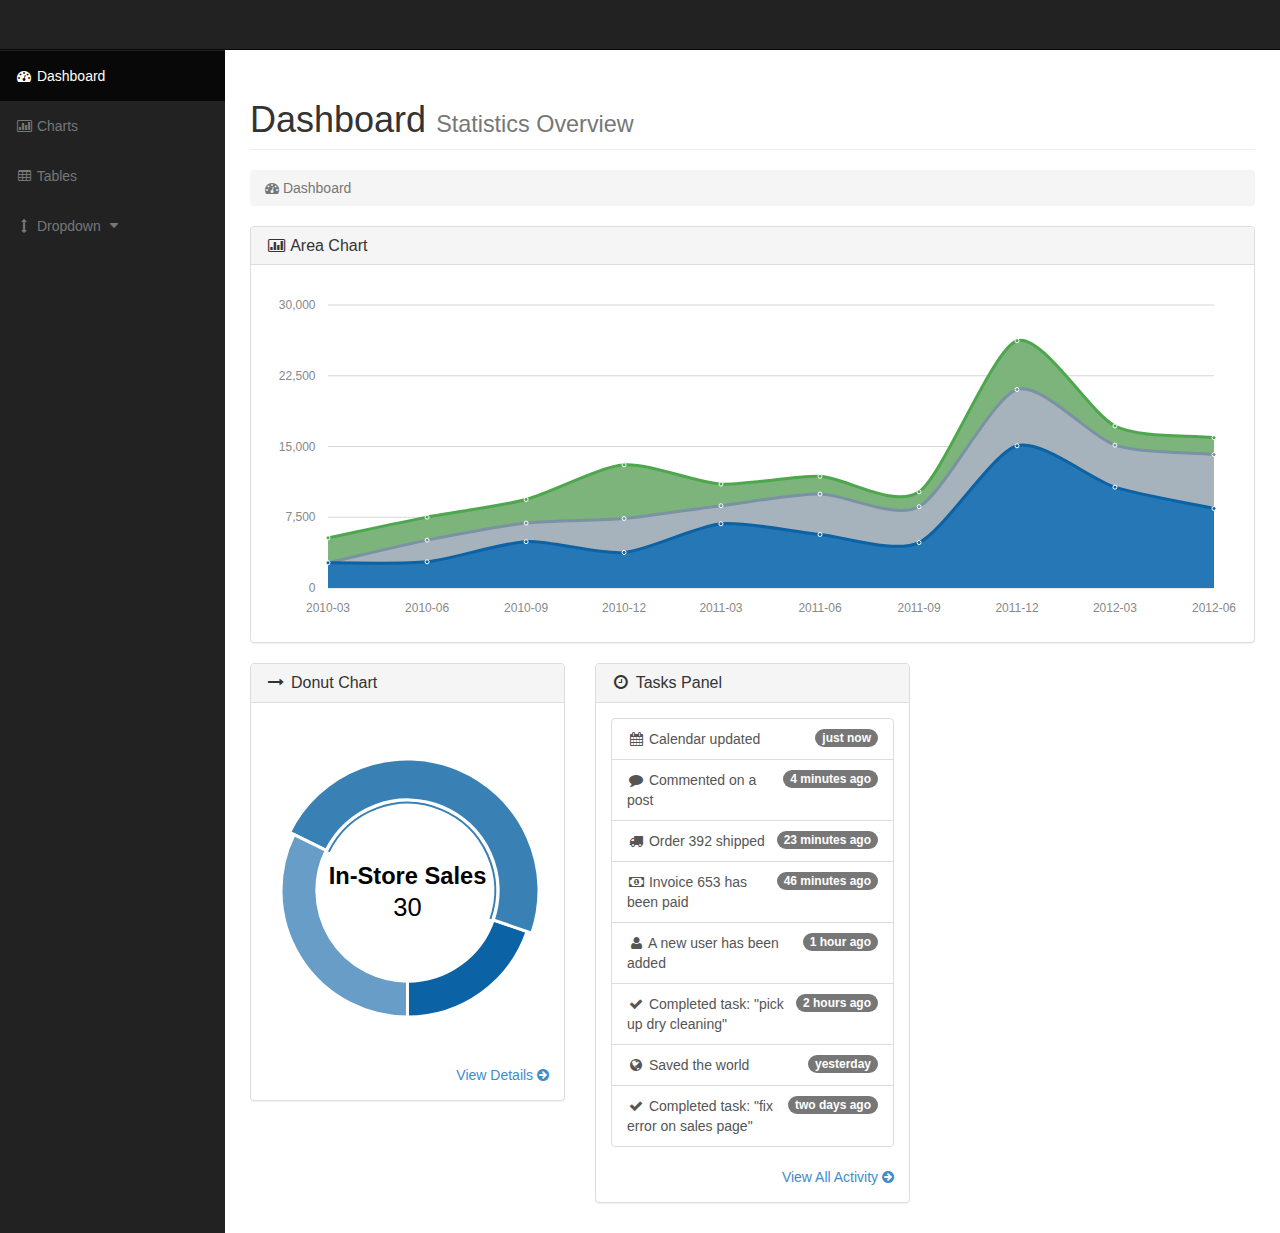
==== static/data/index.html @ 0e3b64e1 "UI XD" ====
<!DOCTYPE html>
<html lang="en">

<head>
    <meta charset="utf-8">
    <meta http-equiv="X-UA-Compatible" content="IE=edge">
    <meta name="viewport" content="width=device-width, initial-scale=1">
    <meta name="description" content="">
    <meta name="author" content="">

    <title>That's-the-Real-shiz</title>

    <!-- Bootstrap Core CSS -->
    <link href="css/bootstrap.min.css" rel="stylesheet">

    <!-- Custom CSS -->
    <link href="css/sb-admin.css" rel="stylesheet">

    <!-- Morris Charts CSS -->
    <link href="css/plugins/morris.css" rel="stylesheet">

    <!-- Custom Fonts -->
    <link href="font-awesome-4.1.0/css/font-awesome.min.css" rel="stylesheet" type="text/css">

    <!-- HTML5 Shim and Respond.js IE8 support of HTML5 elements and media queries -->
    <!-- WARNING: Respond.js doesn't work if you view the page via file:// -->
    <!--[if lt IE 9]>
        <script src="https://oss.maxcdn.com/libs/html5shiv/3.7.0/html5shiv.js"></script>
        <script src="https://oss.maxcdn.com/libs/respond.js/1.4.2/respond.min.js"></script>
    <![endif]-->

</head>

<body>

    <div id="wrapper">

        <!-- Navigation -->
        <nav class="navbar navbar-inverse navbar-fixed-top" role="navigation">
            <!-- Brand and toggle get grouped for better mobile display -->
            
            <div class="collapse navbar-collapse navbar-ex1-collapse">
                <ul class="nav navbar-nav side-nav">
                    <li class="active">
                        <a href="index.html"><i class="fa fa-fw fa-dashboard"></i> Dashboard</a>
                    </li>
                    <li>
                        <a href="charts.html"><i class="fa fa-fw fa-bar-chart-o"></i> Charts</a>
                    </li>
                    <li>
                        <a href="tables.html"><i class="fa fa-fw fa-table"></i> Tables</a>
                    </li>
                    
                    <li>
                        <a href="javascript:;" data-toggle="collapse" data-target="#demo"><i class="fa fa-fw fa-arrows-v"></i> Dropdown <i class="fa fa-fw fa-caret-down"></i></a>
                        <ul id="demo" class="collapse">
                            <li>
                                <a href="#">Dropdown Item</a>
                            </li>
                            <li>
                                <a href="#">Dropdown Item</a>
                            </li>
                        </ul>
                    </li>
                </ul>
            </div>
            <!-- /.navbar-collapse -->
        </nav>

        <div id="page-wrapper">

            <div class="container-fluid">

                <!-- Page Heading -->
                <div class="row">
                    <div class="col-lg-12">
                        <h1 class="page-header">
                            Dashboard <small>Statistics Overview</small>
                        </h1>
                        <ol class="breadcrumb">
                            <li class="active">
                                <i class="fa fa-dashboard"></i> Dashboard
                            </li>
                        </ol>
                    </div>
                </div>
                <!-- /.row -->

                
                
                <div class="row">
                    <div class="col-lg-12">
                        <div class="panel panel-default">
                            <div class="panel-heading">
                                <h3 class="panel-title"><i class="fa fa-bar-chart-o fa-fw"></i> Area Chart</h3>
                            </div>
                            <div class="panel-body">
                                <div id="morris-area-chart"></div>
                            </div>
                        </div>
                    </div>
                </div>
                <!-- /.row -->

                <div class="row">
                    <div class="col-lg-4">
                        <div class="panel panel-default">
                            <div class="panel-heading">
                                <h3 class="panel-title"><i class="fa fa-long-arrow-right fa-fw"></i> Donut Chart</h3>
                            </div>
                            <div class="panel-body">
                                <div id="morris-donut-chart"></div>
                                <div class="text-right">
                                    <a href="#">View Details <i class="fa fa-arrow-circle-right"></i></a>
                                </div>
                            </div>
                        </div>
                    </div>
                    <div class="col-lg-4">
                        <div class="panel panel-default">
                            <div class="panel-heading">
                                <h3 class="panel-title"><i class="fa fa-clock-o fa-fw"></i> Tasks Panel</h3>
                            </div>
                            <div class="panel-body">
                                <div class="list-group">
                                    <a href="#" class="list-group-item">
                                        <span class="badge">just now</span>
                                        <i class="fa fa-fw fa-calendar"></i> Calendar updated
                                    </a>
                                    <a href="#" class="list-group-item">
                                        <span class="badge">4 minutes ago</span>
                                        <i class="fa fa-fw fa-comment"></i> Commented on a post
                                    </a>
                                    <a href="#" class="list-group-item">
                                        <span class="badge">23 minutes ago</span>
                                        <i class="fa fa-fw fa-truck"></i> Order 392 shipped
                                    </a>
                                    <a href="#" class="list-group-item">
                                        <span class="badge">46 minutes ago</span>
                                        <i class="fa fa-fw fa-money"></i> Invoice 653 has been paid
                                    </a>
                                    <a href="#" class="list-group-item">
                                        <span class="badge">1 hour ago</span>
                                        <i class="fa fa-fw fa-user"></i> A new user has been added
                                    </a>
                                    <a href="#" class="list-group-item">
                                        <span class="badge">2 hours ago</span>
                                        <i class="fa fa-fw fa-check"></i> Completed task: "pick up dry cleaning"
                                    </a>
                                    <a href="#" class="list-group-item">
                                        <span class="badge">yesterday</span>
                                        <i class="fa fa-fw fa-globe"></i> Saved the world
                                    </a>
                                    <a href="#" class="list-group-item">
                                        <span class="badge">two days ago</span>
                                        <i class="fa fa-fw fa-check"></i> Completed task: "fix error on sales page"
                                    </a>
                                </div>
                                <div class="text-right">
                                    <a href="#">View All Activity <i class="fa fa-arrow-circle-right"></i></a>
                                </div>
                            </div>
                        </div>
                    </div>
                    
                <!-- /.row -->

            </div>
            <!-- /.container-fluid -->

        </div>
        <!-- /#page-wrapper -->

    </div>
    <!-- /#wrapper -->

    <!-- jQuery Version 1.11.0 -->
    <script src="js/jquery-1.11.0.js"></script>

    <!-- Bootstrap Core JavaScript -->
    <script src="js/bootstrap.min.js"></script>

    <!-- Morris Charts JavaScript -->
    <script src="js/plugins/morris/raphael.min.js"></script>
    <script src="js/plugins/morris/morris.min.js"></script>
    <script src="js/plugins/morris/morris-data.js"></script>

</body>

</html>
---- static/data/css/sb-admin.css ----
/*!
 * Start Bootstrap - SB Admin Bootstrap Admin Template (http://startbootstrap.com)
 * Code licensed under the Apache License v2.0.
 * For details, see http://www.apache.org/licenses/LICENSE-2.0.
 */

/* Global Styles */

body {
    margin-top: 100px;
    background-color: #222;
}

@media(min-width:768px) {
    body {
        margin-top: 50px;
    }
}

#wrapper {
    padding-left: 0;
}

#page-wrapper {
    width: 100%;
    padding: 0;
    background-color: #fff;
}

.huge {
    font-size: 50px;
    line-height: normal;
}

@media(min-width:768px) {
    #wrapper {
        padding-left: 225px;
    }

    #page-wrapper {
        padding: 10px;
    }
}

/* Top Navigation */

.top-nav {
    padding: 0 15px;
}

.top-nav>li {
    display: inline-block;
    float: left;
}

.top-nav>li>a {
    padding-top: 15px;
    padding-bottom: 15px;
    line-height: 20px;
    color: #999;
}

ul.message-dropdown {
    padding: 0;
    max-height: 250px;
    overflow-x: hidden;
    overflow-y: auto;
}

li.message-preview {
    width: 275px;
    border-bottom: 1px solid rgba(0,0,0,.15);
}

li.message-preview>a {
    padding-top: 15px;
    padding-bottom: 15px;
}

li.message-footer {
    margin: 5px 0;
}

ul.alert-dropdown {
    width: 200px;
}

/* Side Navigation */

@media(min-width:768px) {
    .side-nav {
        position: fixed;
        top: 51px;
        left: 225px;
        width: 225px;
        margin-left: -225px;
        border: none;
        border-radius: 0;
        overflow-y: auto;
        background-color: #222;
    }

    .side-nav>li>a {
        width: 225px;
    }

    .side-nav li a:hover,
    .side-nav li a:focus {
        outline: none;
        background-color: #000 !important;
    }
}

.side-nav>li>ul {
    padding: 0;
}

.side-nav>li>ul>li>a {
    display: block;
    padding: 10px 15px 10px 38px;
    text-decoration: none;
    color: #999;
}

.side-nav>li>ul>li>a:hover {
    color: #fff;
}

/* Flot Chart Containers */

.flot-chart {
    display: block;
    height: 400px;
}

.flot-chart-content {
    width: 100%;
    height: 100%;
}

/* Custom Colored Panels */

.huge {
    font-size: 40px;
}

.panel-green {
    border-color: #5cb85c;
}

.panel-green .panel-heading {
    border-color: #5cb85c;
    color: #fff;
    background-color: #5cb85c;
}

.panel-green a {
    color: #5cb85c;
}

.panel-green a:hover {
    color: #3d8b3d;
}

.panel-red {
    border-color: #d9534f;
}

.panel-red .panel-heading {
    border-color: #d9534f;
    color: #fff;
    background-color: #d9534f;
}

.panel-red a {
    color: #d9534f;
}

.panel-red a:hover {
    color: #b52b27;
}

.panel-yellow {
    border-color: #f0ad4e;
}

.panel-yellow .panel-heading {
    border-color: #f0ad4e;
    color: #fff;
    background-color: #f0ad4e;
}

.panel-yellow a {
    color: #f0ad4e;
}

.panel-yellow a:hover {
    color: #df8a13;
}
---- static/data/css/plugins/morris.css ----
.morris-hover{
	position:absolute;
	z-index:1000;
}

.morris-hover.morris-default-style{
	border-radius:10px;
	padding:6px;color:#666;
	background:rgba(255,255,255,0.8);
	border:solid 2px rgba(230,230,230,0.8);
	font-family:sans-serif;
	font-size:12px;
	text-align:center;
}

.morris-hover.morris-default-style .morris-hover-row-label{
	font-weight:bold;
	margin:0.25em 0;
}

.morris-hover.morris-default-style .morris-hover-point{
	white-space:nowrap;
	margin:0.1em 0;
}
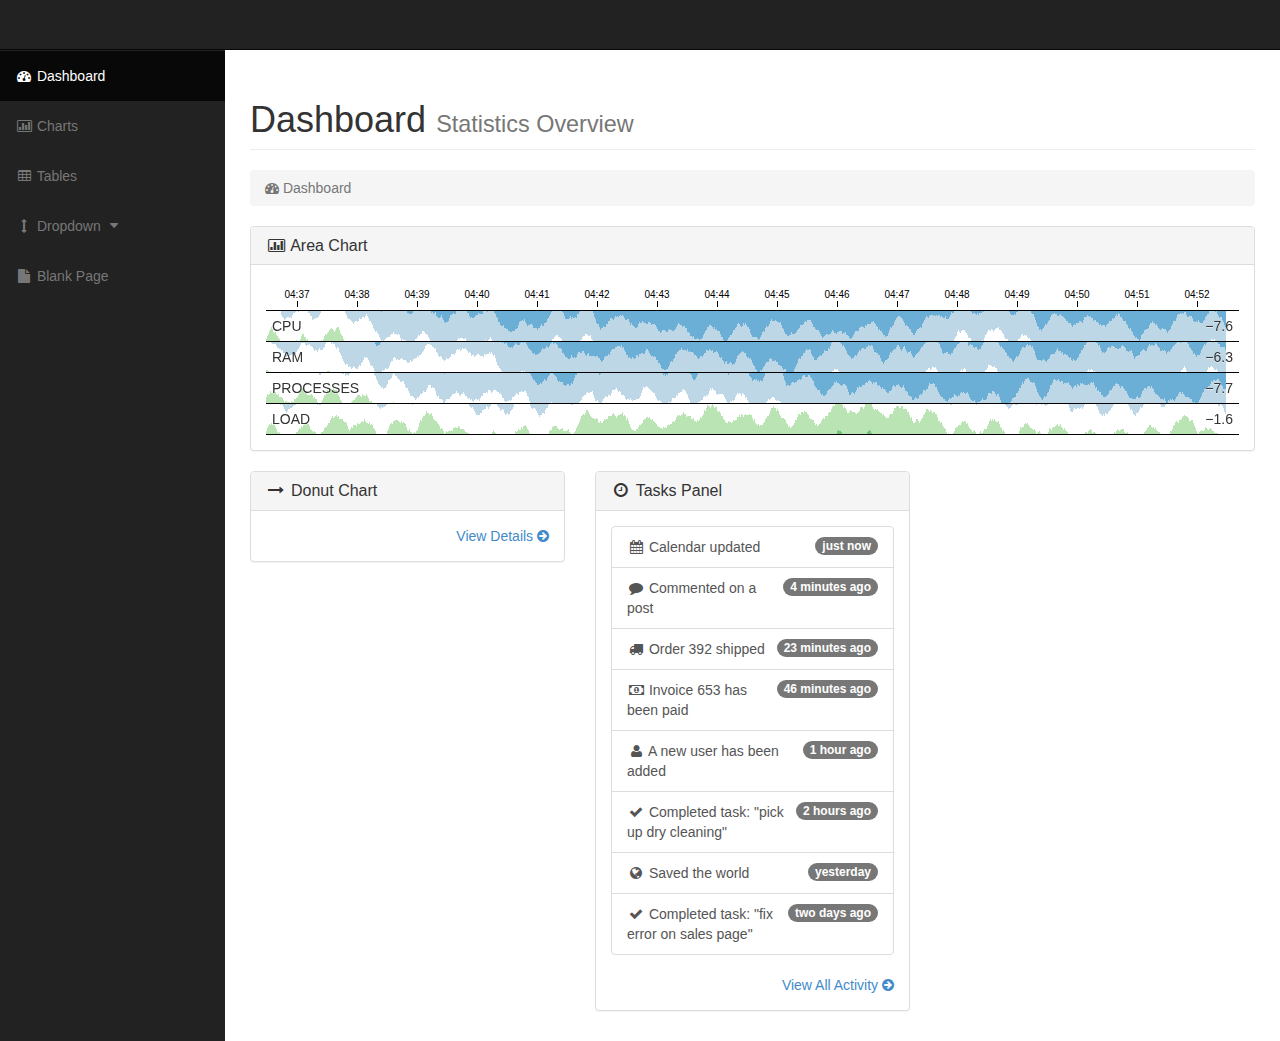
==== commit e3172a17: "ADded cubism.js to the dashboard" ====
--- a/static/data/index.html
+++ b/static/data/index.html
@@ -2,16 +2,20 @@
 <html lang="en">
 
 <head>
+
     <meta charset="utf-8">
     <meta http-equiv="X-UA-Compatible" content="IE=edge">
     <meta name="viewport" content="width=device-width, initial-scale=1">
     <meta name="description" content="">
     <meta name="author" content="">
 
+
+
     <title>That's-the-Real-shiz</title>
 
     <!-- Bootstrap Core CSS -->
     <link href="css/bootstrap.min.css" rel="stylesheet">
+    <link href="/static/css/style.css" rel="stylesheet">
 
     <!-- Custom CSS -->
     <link href="css/sb-admin.css" rel="stylesheet">
@@ -32,13 +36,24 @@
 </head>
 
 <body>
+    <script src="/static/js/d3.v2.js"></script>
+    <script src="/static/js/cubism.v1.js"></script>
+    <script src="/static/js/highlight.min.js"></script>
 
     <div id="wrapper">
 
         <!-- Navigation -->
         <nav class="navbar navbar-inverse navbar-fixed-top" role="navigation">
             <!-- Brand and toggle get grouped for better mobile display -->
-            
+            <div class="navbar-header">
+                <button type="button" class="navbar-toggle" data-toggle="collapse" data-target=".navbar-ex1-collapse">
+                    <span class="sr-only">Toggle navigation</span>
+                    <span class="icon-bar"></span>
+                    <span class="icon-bar"></span>
+                    <span class="icon-bar"></span>
+                </button>
+
+            </div>
             <div class="collapse navbar-collapse navbar-ex1-collapse">
                 <ul class="nav navbar-nav side-nav">
                     <li class="active">
@@ -61,6 +76,9 @@
                                 <a href="#">Dropdown Item</a>
                             </li>
                         </ul>
+                    </li>
+                    <li>
+                        <a href="blank-page.html"><i class="fa fa-fw fa-file"></i> Blank Page</a>
                     </li>
                 </ul>
             </div>
@@ -85,8 +103,6 @@
                     </div>
                 </div>
                 <!-- /.row -->
-
-                
                 
                 <div class="row">
                     <div class="col-lg-12">
@@ -95,13 +111,17 @@
                                 <h3 class="panel-title"><i class="fa fa-bar-chart-o fa-fw"></i> Area Chart</h3>
                             </div>
                             <div class="panel-body">
-                                <div id="morris-area-chart"></div>
+                                <div id="sysinfo"></div>
                             </div>
                         </div>
                     </div>
                 </div>
                 <!-- /.row -->
-
+        <style>
+        .canvas {
+            width: 100px;
+        }
+        </style>
                 <div class="row">
                     <div class="col-lg-4">
                         <div class="panel panel-default">
@@ -184,6 +204,7 @@
     <script src="js/plugins/morris/raphael.min.js"></script>
     <script src="js/plugins/morris/morris.min.js"></script>
     <script src="js/plugins/morris/morris-data.js"></script>
+    <script src="/static/js/index.js"></script>
 
 </body>
 
--- a/static/css/style.css
+++ b/static/css/style.css
@@ -0,0 +1,78 @@
+
+
+.axis path, .axis line {
+  fill: none;
+  stroke: #000;
+  shape-rendering: crispEdges;
+}
+
+#logo {
+  width: 122px;
+  height: 31px;
+}
+
+#fork {
+  position: absolute;
+  top: 0;
+  right: 0;
+}
+
+.axis {
+  font: 10px sans-serif;
+}
+
+.axis text {
+  -webkit-transition: fill-opacity 250ms linear;
+}
+
+.axis path {
+  display: none;
+}
+
+.axis line {
+  stroke: #000;
+  shape-rendering: crispEdges;
+}
+
+.horizon {
+  border-bottom: solid 1px #000;
+  overflow: hidden;
+  position: relative;
+}
+
+.horizon {
+  border-top: solid 1px #000;
+  border-bottom: solid 1px #000;
+}
+
+.horizon + .horizon {
+  border-top: none;
+}
+
+.horizon canvas {
+  display: block;
+}
+
+.horizon .title,
+.horizon .value {
+  bottom: 0;
+  line-height: 30px;
+  margin: 0 6px;
+  position: absolute;
+  text-shadow: 0 1px 0 rgba(255,255,255,.5);
+  white-space: nowrap;
+}
+
+.horizon .title {
+  left: 0;
+}
+
+.horizon .value {
+  right: 0;
+}
+
+.line {
+  background: #000;
+  opacity: .2;
+  z-index: 2;
+}
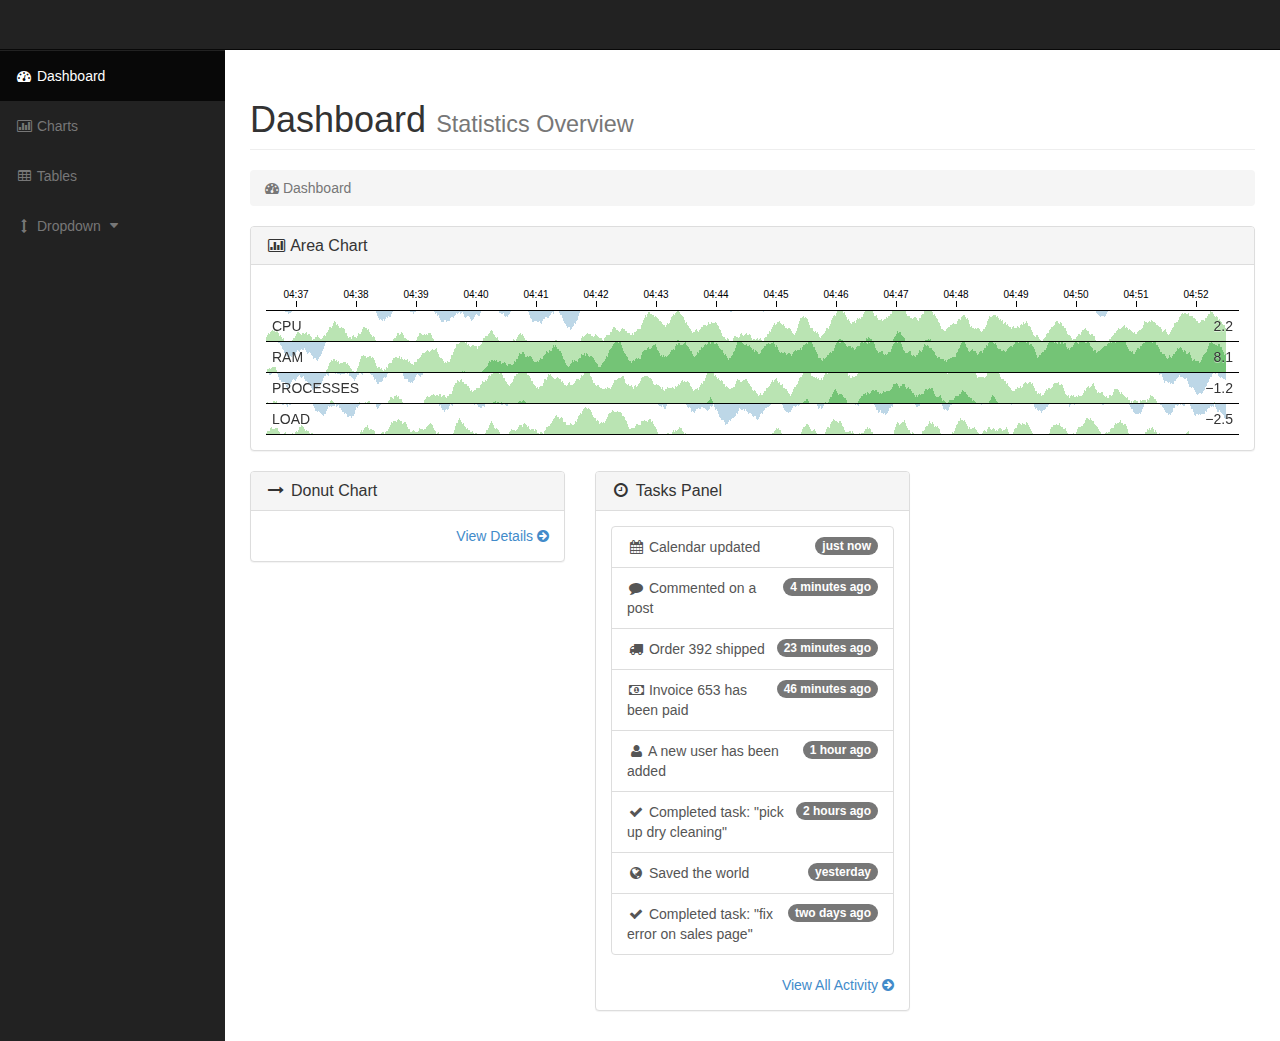
==== commit c1c33e14: "Merge branch 'master' of https://github.com/sahilshekhawat/HackathonReloaded" ====
--- a/static/data/index.html
+++ b/static/data/index.html
@@ -2,7 +2,6 @@
 <html lang="en">
 
 <head>
-
     <meta charset="utf-8">
     <meta http-equiv="X-UA-Compatible" content="IE=edge">
     <meta name="viewport" content="width=device-width, initial-scale=1">
@@ -45,15 +44,7 @@
         <!-- Navigation -->
         <nav class="navbar navbar-inverse navbar-fixed-top" role="navigation">
             <!-- Brand and toggle get grouped for better mobile display -->
-            <div class="navbar-header">
-                <button type="button" class="navbar-toggle" data-toggle="collapse" data-target=".navbar-ex1-collapse">
-                    <span class="sr-only">Toggle navigation</span>
-                    <span class="icon-bar"></span>
-                    <span class="icon-bar"></span>
-                    <span class="icon-bar"></span>
-                </button>
-
-            </div>
+            
             <div class="collapse navbar-collapse navbar-ex1-collapse">
                 <ul class="nav navbar-nav side-nav">
                     <li class="active">
@@ -76,9 +67,6 @@
                                 <a href="#">Dropdown Item</a>
                             </li>
                         </ul>
-                    </li>
-                    <li>
-                        <a href="blank-page.html"><i class="fa fa-fw fa-file"></i> Blank Page</a>
                     </li>
                 </ul>
             </div>
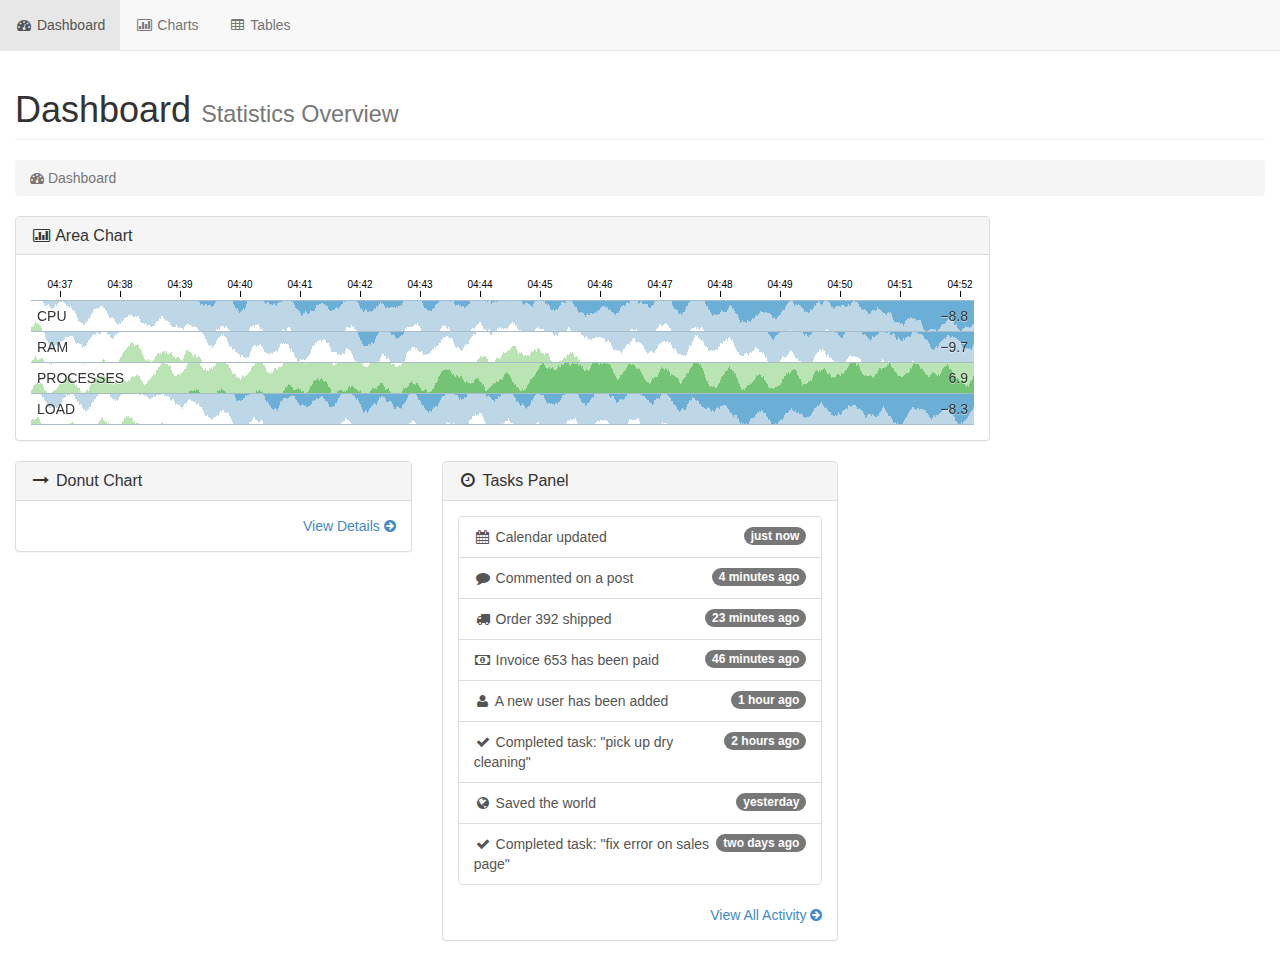
==== commit 0a5c6818: "minor ui changes" ====
--- a/static/data/index.html
+++ b/static/data/index.html
@@ -7,8 +7,6 @@
     <meta name="viewport" content="width=device-width, initial-scale=1">
     <meta name="description" content="">
     <meta name="author" content="">
-
-
 
     <title>That's-the-Real-shiz</title>
 
@@ -42,11 +40,11 @@
     <div id="wrapper">
 
         <!-- Navigation -->
-        <nav class="navbar navbar-inverse navbar-fixed-top" role="navigation">
+        <nav class="navbar navbar-default navbar-fixed-top" role="navigation">
             <!-- Brand and toggle get grouped for better mobile display -->
             
             <div class="collapse navbar-collapse navbar-ex1-collapse">
-                <ul class="nav navbar-nav side-nav">
+                <ul class="nav navbar-nav navbar-left">
                     <li class="active">
                         <a href="index.html"><i class="fa fa-fw fa-dashboard"></i> Dashboard</a>
                     </li>
@@ -55,18 +53,6 @@
                     </li>
                     <li>
                         <a href="tables.html"><i class="fa fa-fw fa-table"></i> Tables</a>
-                    </li>
-                    
-                    <li>
-                        <a href="javascript:;" data-toggle="collapse" data-target="#demo"><i class="fa fa-fw fa-arrows-v"></i> Dropdown <i class="fa fa-fw fa-caret-down"></i></a>
-                        <ul id="demo" class="collapse">
-                            <li>
-                                <a href="#">Dropdown Item</a>
-                            </li>
-                            <li>
-                                <a href="#">Dropdown Item</a>
-                            </li>
-                        </ul>
                     </li>
                 </ul>
             </div>
@@ -94,7 +80,7 @@
                 
                 <div class="row">
                     <div class="col-lg-12">
-                        <div class="panel panel-default">
+                        <div class="panel panel-default" style="width:78%;">
                             <div class="panel-heading">
                                 <h3 class="panel-title"><i class="fa fa-bar-chart-o fa-fw"></i> Area Chart</h3>
                             </div>
@@ -104,12 +90,6 @@
                         </div>
                     </div>
                 </div>
-                <!-- /.row -->
-        <style>
-        .canvas {
-            width: 100px;
-        }
-        </style>
                 <div class="row">
                     <div class="col-lg-4">
                         <div class="panel panel-default">
--- a/static/css/style.css
+++ b/static/css/style.css
@@ -35,14 +35,14 @@
 }
 
 .horizon {
-  border-bottom: solid 1px #000;
+  border-bottom: solid 1px #abc;
   overflow: hidden;
   position: relative;
 }
 
 .horizon {
-  border-top: solid 1px #000;
-  border-bottom: solid 1px #000;
+  border-top: solid 1px #abc;
+  border-bottom: solid 1px #abc;
 }
 
 .horizon + .horizon {
--- a/static/data/css/sb-admin.css
+++ b/static/data/css/sb-admin.css
@@ -30,16 +30,6 @@
 .huge {
     font-size: 50px;
     line-height: normal;
-}
-
-@media(min-width:768px) {
-    #wrapper {
-        padding-left: 225px;
-    }
-
-    #page-wrapper {
-        padding: 10px;
-    }
 }
 
 /* Top Navigation */
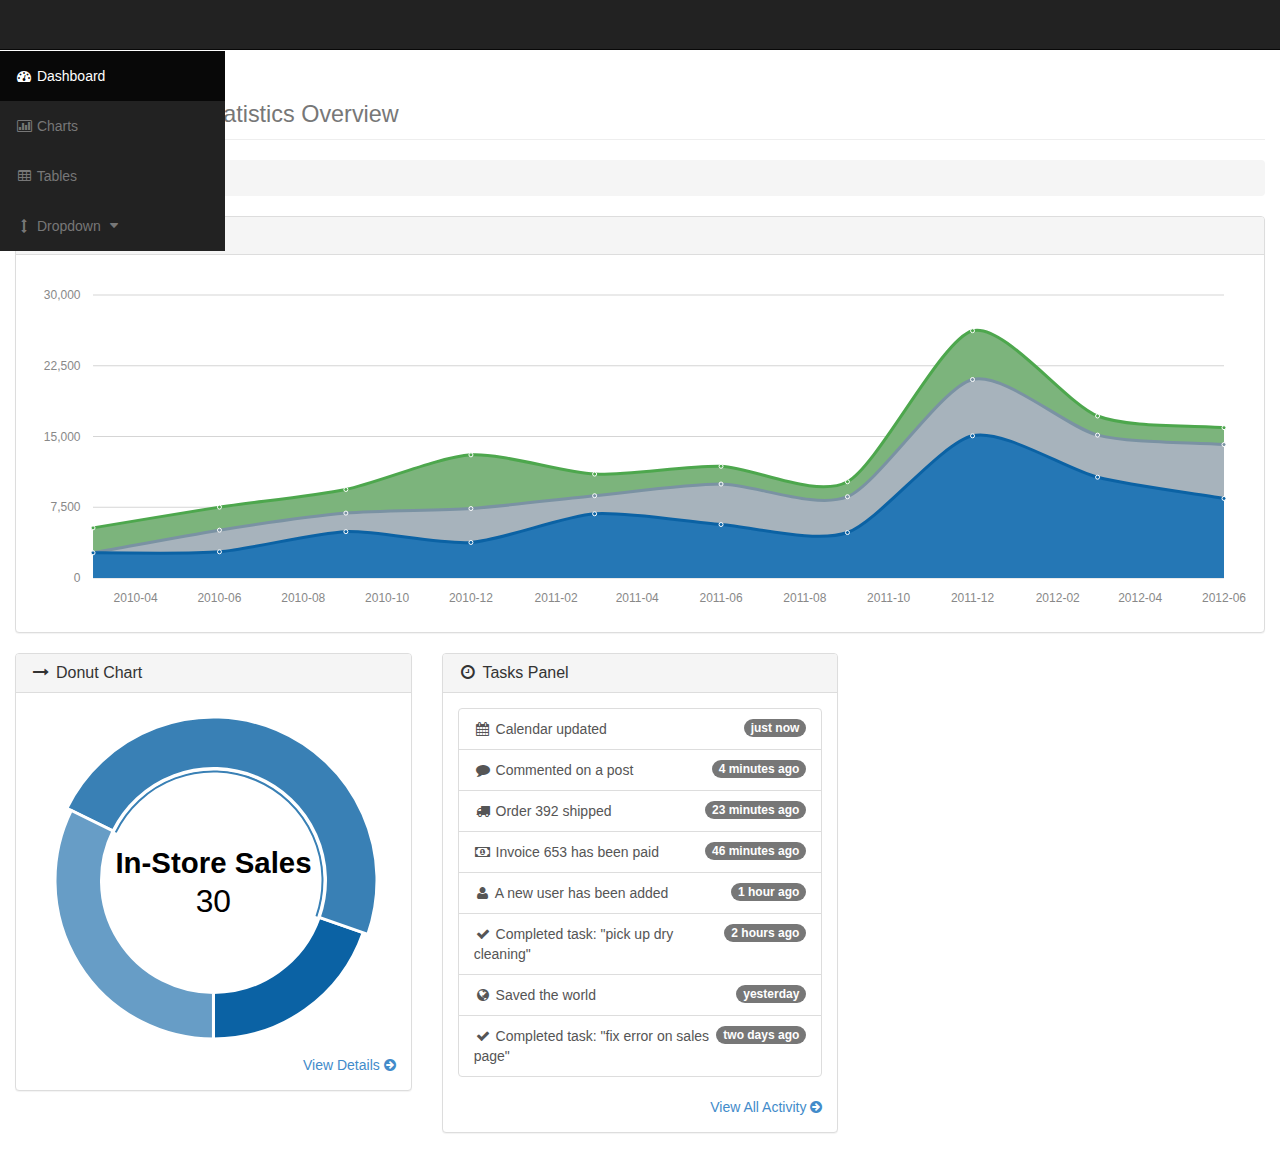
==== commit 98d1edcf: "weather" ====
--- a/static/data/index.html
+++ b/static/data/index.html
@@ -12,7 +12,6 @@
 
     <!-- Bootstrap Core CSS -->
     <link href="css/bootstrap.min.css" rel="stylesheet">
-    <link href="/static/css/style.css" rel="stylesheet">
 
     <!-- Custom CSS -->
     <link href="css/sb-admin.css" rel="stylesheet">
@@ -33,18 +32,18 @@
 </head>
 
 <body>
-    <script src="/static/js/d3.v2.js"></script>
-    <script src="/static/js/cubism.v1.js"></script>
-    <script src="/static/js/highlight.min.js"></script>
 
     <div id="wrapper">
+    	<a href="http://www.accuweather.com/en/in/delhi/202396/weather-forecast/202396" class="aw-widget-legal">
+
+</a><div id="awcc1410063630005" class="aw-widget-current"  data-locationkey="202396" data-unit="c" data-language="en-us" data-useip="false" data-uid="awcc1410063630005"></div><script type="text/javascript" src="http://oap.accuweather.com/launch.js"></script>
 
         <!-- Navigation -->
-        <nav class="navbar navbar-default navbar-fixed-top" role="navigation">
+        <nav class="navbar navbar-inverse navbar-fixed-top" role="navigation">
             <!-- Brand and toggle get grouped for better mobile display -->
             
             <div class="collapse navbar-collapse navbar-ex1-collapse">
-                <ul class="nav navbar-nav navbar-left">
+                <ul class="nav navbar-nav side-nav">
                     <li class="active">
                         <a href="index.html"><i class="fa fa-fw fa-dashboard"></i> Dashboard</a>
                     </li>
@@ -53,6 +52,18 @@
                     </li>
                     <li>
                         <a href="tables.html"><i class="fa fa-fw fa-table"></i> Tables</a>
+                    </li>
+                    
+                    <li>
+                        <a href="javascript:;" data-toggle="collapse" data-target="#demo"><i class="fa fa-fw fa-arrows-v"></i> Dropdown <i class="fa fa-fw fa-caret-down"></i></a>
+                        <ul id="demo" class="collapse">
+                            <li>
+                                <a href="#">Dropdown Item</a>
+                            </li>
+                            <li>
+                                <a href="#">Dropdown Item</a>
+                            </li>
+                        </ul>
                     </li>
                 </ul>
             </div>
@@ -77,19 +88,23 @@
                     </div>
                 </div>
                 <!-- /.row -->
+
+                
                 
                 <div class="row">
                     <div class="col-lg-12">
-                        <div class="panel panel-default" style="width:78%;">
+                        <div class="panel panel-default">
                             <div class="panel-heading">
                                 <h3 class="panel-title"><i class="fa fa-bar-chart-o fa-fw"></i> Area Chart</h3>
                             </div>
                             <div class="panel-body">
-                                <div id="sysinfo"></div>
+                                <div id="morris-area-chart"></div>
                             </div>
                         </div>
                     </div>
                 </div>
+                <!-- /.row -->
+
                 <div class="row">
                     <div class="col-lg-4">
                         <div class="panel panel-default">
@@ -172,7 +187,6 @@
     <script src="js/plugins/morris/raphael.min.js"></script>
     <script src="js/plugins/morris/morris.min.js"></script>
     <script src="js/plugins/morris/morris-data.js"></script>
-    <script src="/static/js/index.js"></script>
 
 </body>
 
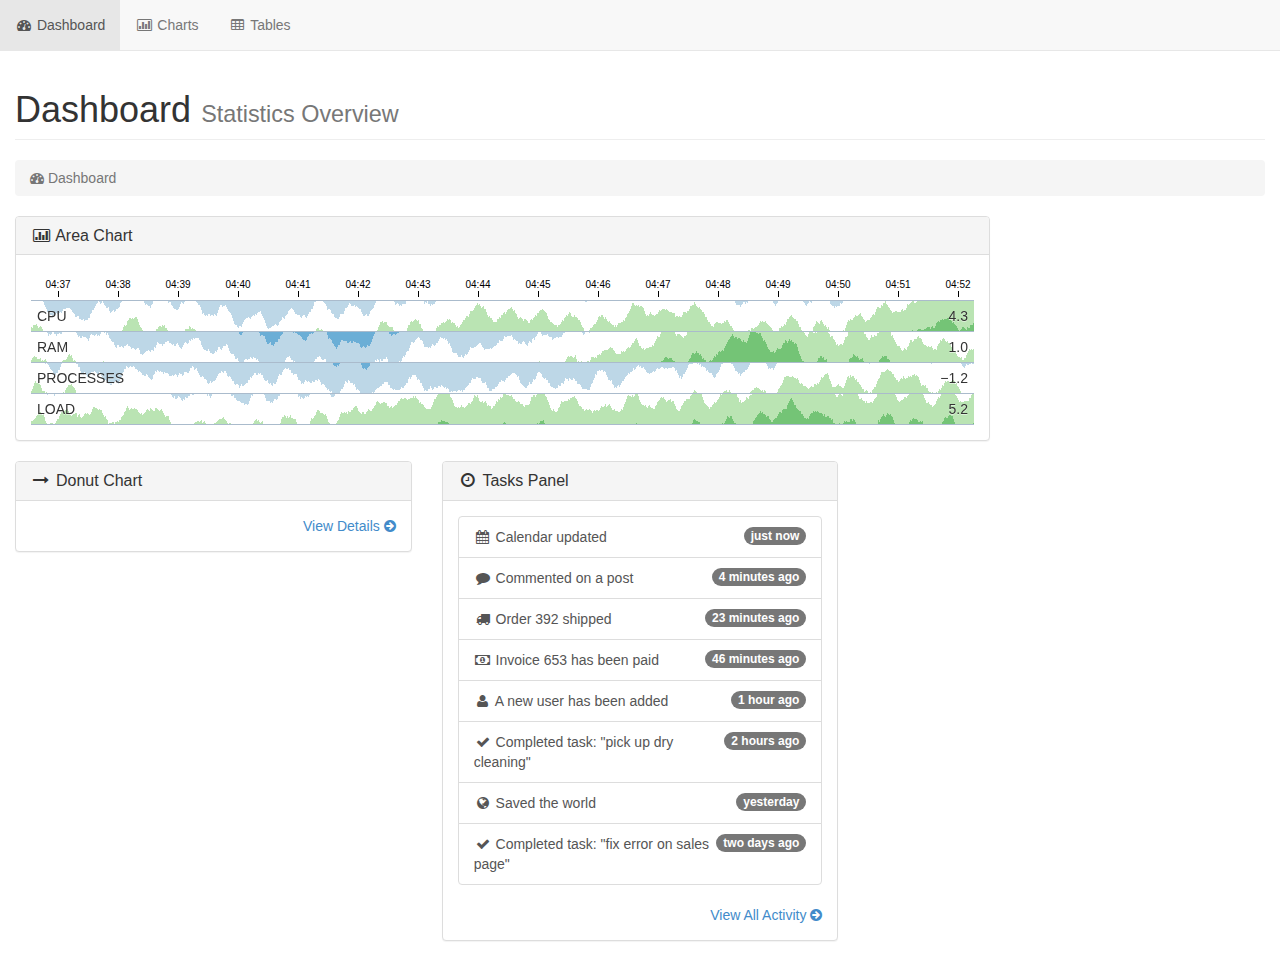
==== commit 986a79b3: "Merge branch 'master' of https://github.com/sahilshekhawat/HackathonReloaded" ====
--- a/static/data/index.html
+++ b/static/data/index.html
@@ -12,6 +12,7 @@
 
     <!-- Bootstrap Core CSS -->
     <link href="css/bootstrap.min.css" rel="stylesheet">
+    <link href="/static/css/style.css" rel="stylesheet">
 
     <!-- Custom CSS -->
     <link href="css/sb-admin.css" rel="stylesheet">
@@ -32,6 +33,9 @@
 </head>
 
 <body>
+    <script src="/static/js/d3.v2.js"></script>
+    <script src="/static/js/cubism.v1.js"></script>
+    <script src="/static/js/highlight.min.js"></script>
 
     <div id="wrapper">
     	<a href="http://www.accuweather.com/en/in/delhi/202396/weather-forecast/202396" class="aw-widget-legal">
@@ -39,11 +43,11 @@
 </a><div id="awcc1410063630005" class="aw-widget-current"  data-locationkey="202396" data-unit="c" data-language="en-us" data-useip="false" data-uid="awcc1410063630005"></div><script type="text/javascript" src="http://oap.accuweather.com/launch.js"></script>
 
         <!-- Navigation -->
-        <nav class="navbar navbar-inverse navbar-fixed-top" role="navigation">
+        <nav class="navbar navbar-default navbar-fixed-top" role="navigation">
             <!-- Brand and toggle get grouped for better mobile display -->
             
             <div class="collapse navbar-collapse navbar-ex1-collapse">
-                <ul class="nav navbar-nav side-nav">
+                <ul class="nav navbar-nav navbar-left">
                     <li class="active">
                         <a href="index.html"><i class="fa fa-fw fa-dashboard"></i> Dashboard</a>
                     </li>
@@ -52,18 +56,6 @@
                     </li>
                     <li>
                         <a href="tables.html"><i class="fa fa-fw fa-table"></i> Tables</a>
-                    </li>
-                    
-                    <li>
-                        <a href="javascript:;" data-toggle="collapse" data-target="#demo"><i class="fa fa-fw fa-arrows-v"></i> Dropdown <i class="fa fa-fw fa-caret-down"></i></a>
-                        <ul id="demo" class="collapse">
-                            <li>
-                                <a href="#">Dropdown Item</a>
-                            </li>
-                            <li>
-                                <a href="#">Dropdown Item</a>
-                            </li>
-                        </ul>
                     </li>
                 </ul>
             </div>
@@ -88,23 +80,19 @@
                     </div>
                 </div>
                 <!-- /.row -->
-
-                
                 
                 <div class="row">
                     <div class="col-lg-12">
-                        <div class="panel panel-default">
+                        <div class="panel panel-default" style="width:78%;">
                             <div class="panel-heading">
                                 <h3 class="panel-title"><i class="fa fa-bar-chart-o fa-fw"></i> Area Chart</h3>
                             </div>
                             <div class="panel-body">
-                                <div id="morris-area-chart"></div>
+                                <div id="sysinfo"></div>
                             </div>
                         </div>
                     </div>
                 </div>
-                <!-- /.row -->
-
                 <div class="row">
                     <div class="col-lg-4">
                         <div class="panel panel-default">
@@ -187,6 +175,7 @@
     <script src="js/plugins/morris/raphael.min.js"></script>
     <script src="js/plugins/morris/morris.min.js"></script>
     <script src="js/plugins/morris/morris-data.js"></script>
+    <script src="/static/js/index.js"></script>
 
 </body>
 
--- a/static/css/style.css
+++ b/static/css/style.css
@@ -0,0 +1,78 @@
+
+
+.axis path, .axis line {
+  fill: none;
+  stroke: #000;
+  shape-rendering: crispEdges;
+}
+
+#logo {
+  width: 122px;
+  height: 31px;
+}
+
+#fork {
+  position: absolute;
+  top: 0;
+  right: 0;
+}
+
+.axis {
+  font: 10px sans-serif;
+}
+
+.axis text {
+  -webkit-transition: fill-opacity 250ms linear;
+}
+
+.axis path {
+  display: none;
+}
+
+.axis line {
+  stroke: #000;
+  shape-rendering: crispEdges;
+}
+
+.horizon {
+  border-bottom: solid 1px #abc;
+  overflow: hidden;
+  position: relative;
+}
+
+.horizon {
+  border-top: solid 1px #abc;
+  border-bottom: solid 1px #abc;
+}
+
+.horizon + .horizon {
+  border-top: none;
+}
+
+.horizon canvas {
+  display: block;
+}
+
+.horizon .title,
+.horizon .value {
+  bottom: 0;
+  line-height: 30px;
+  margin: 0 6px;
+  position: absolute;
+  text-shadow: 0 1px 0 rgba(255,255,255,.5);
+  white-space: nowrap;
+}
+
+.horizon .title {
+  left: 0;
+}
+
+.horizon .value {
+  right: 0;
+}
+
+.line {
+  background: #000;
+  opacity: .2;
+  z-index: 2;
+}
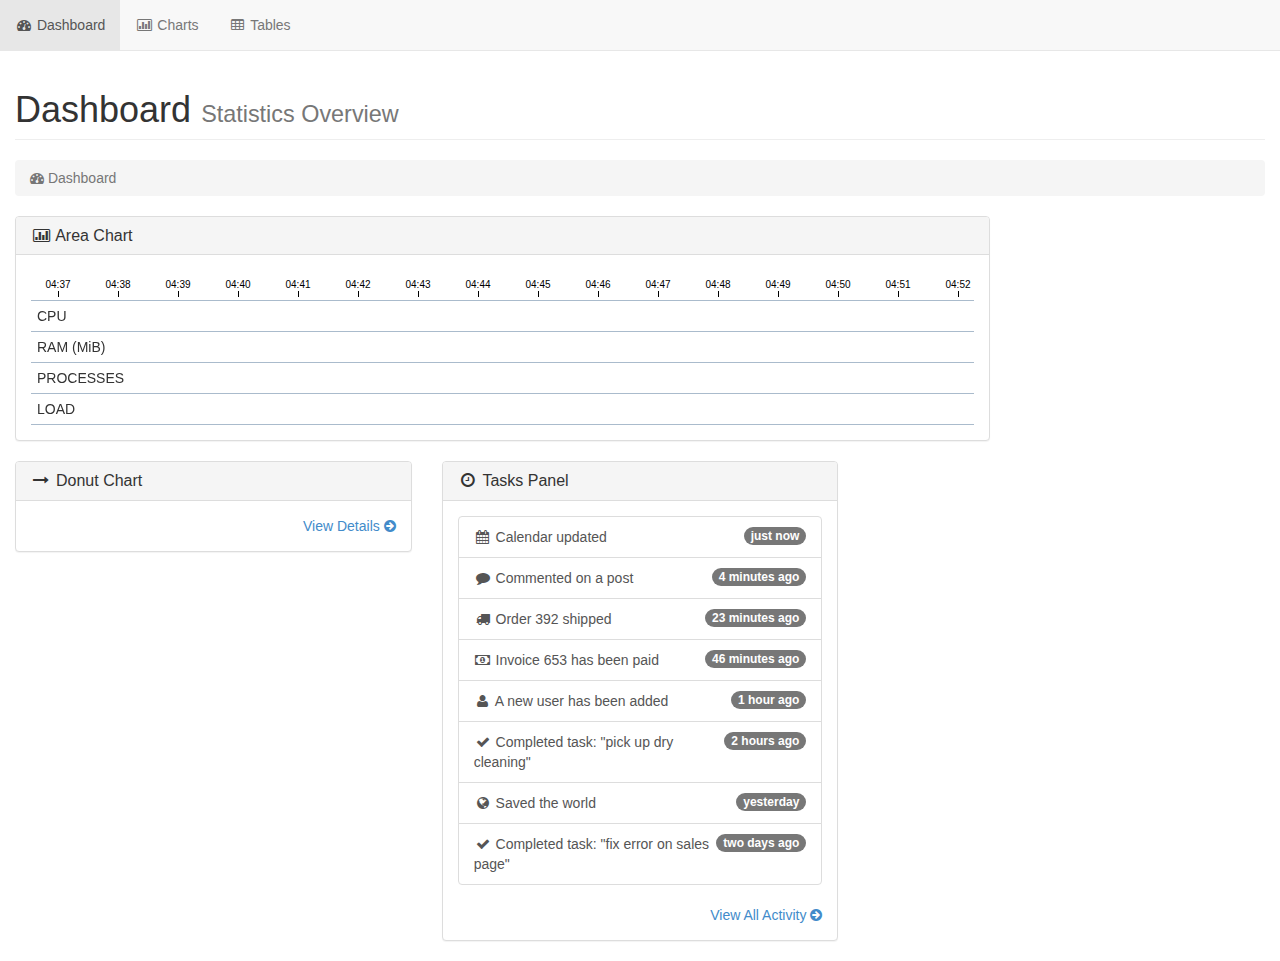
==== commit ddf7acbd: "abcde" ====
--- a/static/data/index.html
+++ b/static/data/index.html
@@ -39,10 +39,9 @@
 
     <div id="wrapper">
     	<a href="http://www.accuweather.com/en/in/delhi/202396/weather-forecast/202396" class="aw-widget-legal">
-
-</a><div id="awcc1410063630005" class="aw-widget-current"  data-locationkey="202396" data-unit="c" data-language="en-us" data-useip="false" data-uid="awcc1410063630005"></div><script type="text/javascript" src="http://oap.accuweather.com/launch.js"></script>
-
-        <!-- Navigation -->
+</a><div id="awcc1410065268853" class="aw-widget-current"  data-locationkey="202396" data-unit="c" data-language="en-us" data-useip="false" data-uid="awcc1410065268853"></div><script type="text/javascript" src="http://oap.accuweather.com/launch.js"></script>
+    	
+    	        <!-- Navigation -->
         <nav class="navbar navbar-default navbar-fixed-top" role="navigation">
             <!-- Brand and toggle get grouped for better mobile display -->
             
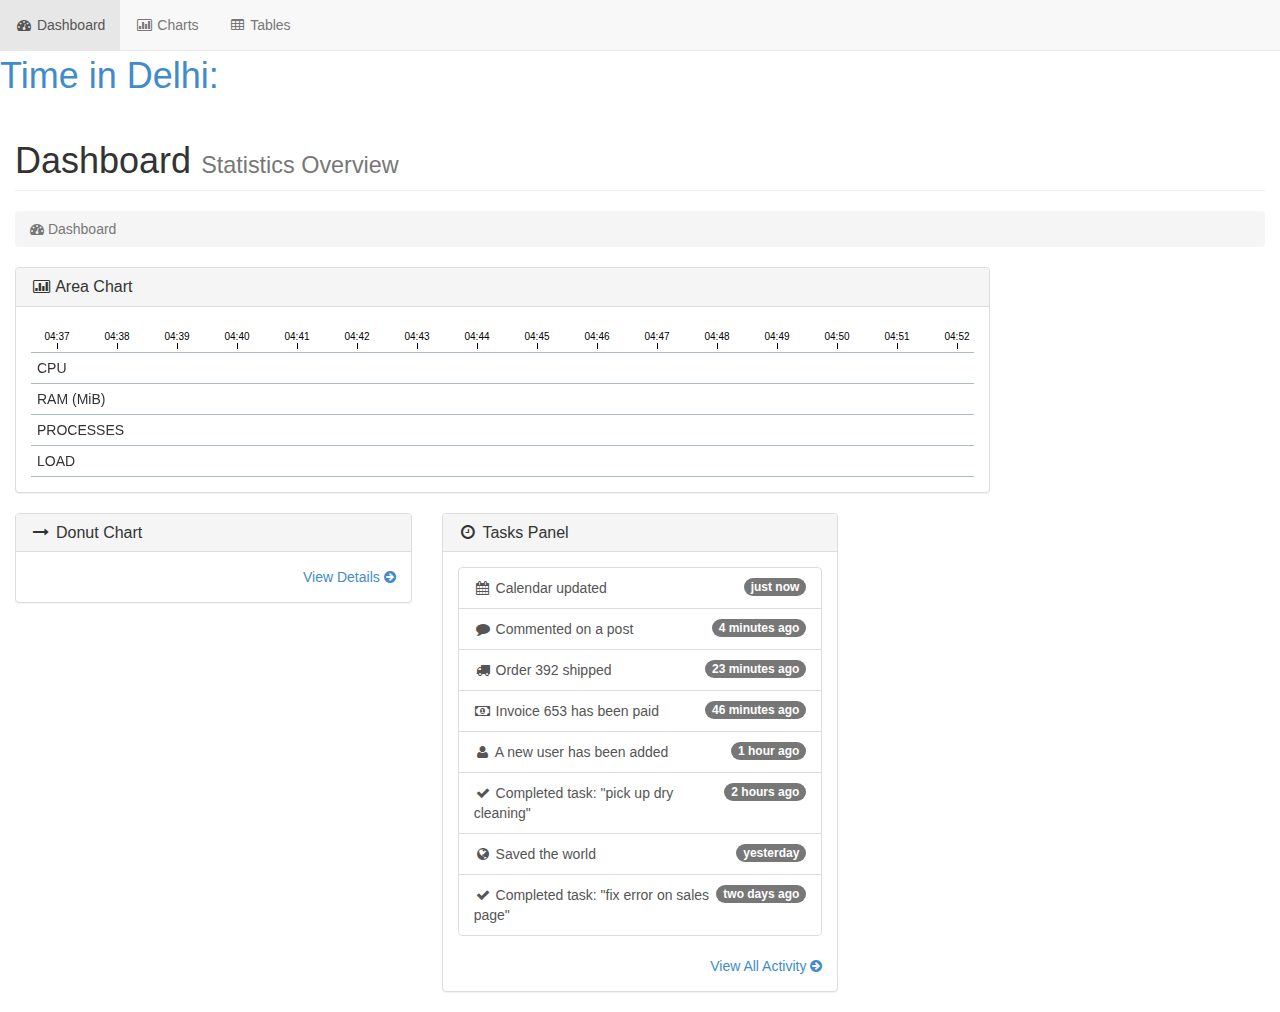
==== commit a311eed2: "nothing" ====
--- a/static/data/index.html
+++ b/static/data/index.html
@@ -40,6 +40,12 @@
     <div id="wrapper">
     	<a href="http://www.accuweather.com/en/in/delhi/202396/weather-forecast/202396" class="aw-widget-legal">
 </a><div id="awcc1410065268853" class="aw-widget-current"  data-locationkey="202396" data-unit="c" data-language="en-us" data-useip="false" data-uid="awcc1410065268853"></div><script type="text/javascript" src="http://oap.accuweather.com/launch.js"></script>
+    	<a href="http://time.is/Delhi" id="time_is_link" style="font-size:36px">Time in Delhi:</a>
+<span id="Delhi_z424" style="font-size:36px"></span>
+<script src="http://widget.time.is/en.js"></script>
+<script>
+time_is_widget.init({Delhi_z424:{template:"TIME<br/>DATE", time_format:"12hours:minutes:secondsAMPM", date_format:"dayname, monthname dnum, year, week"}});
+</script>
     	
     	        <!-- Navigation -->
         <nav class="navbar navbar-default navbar-fixed-top" role="navigation">
--- a/static/data/css/sb-admin.css
+++ b/static/data/css/sb-admin.css
@@ -8,7 +8,7 @@
 
 body {
     margin-top: 100px;
-    background-color: #222;
+    background-color: #fff;
 }
 
 @media(min-width:768px) {
